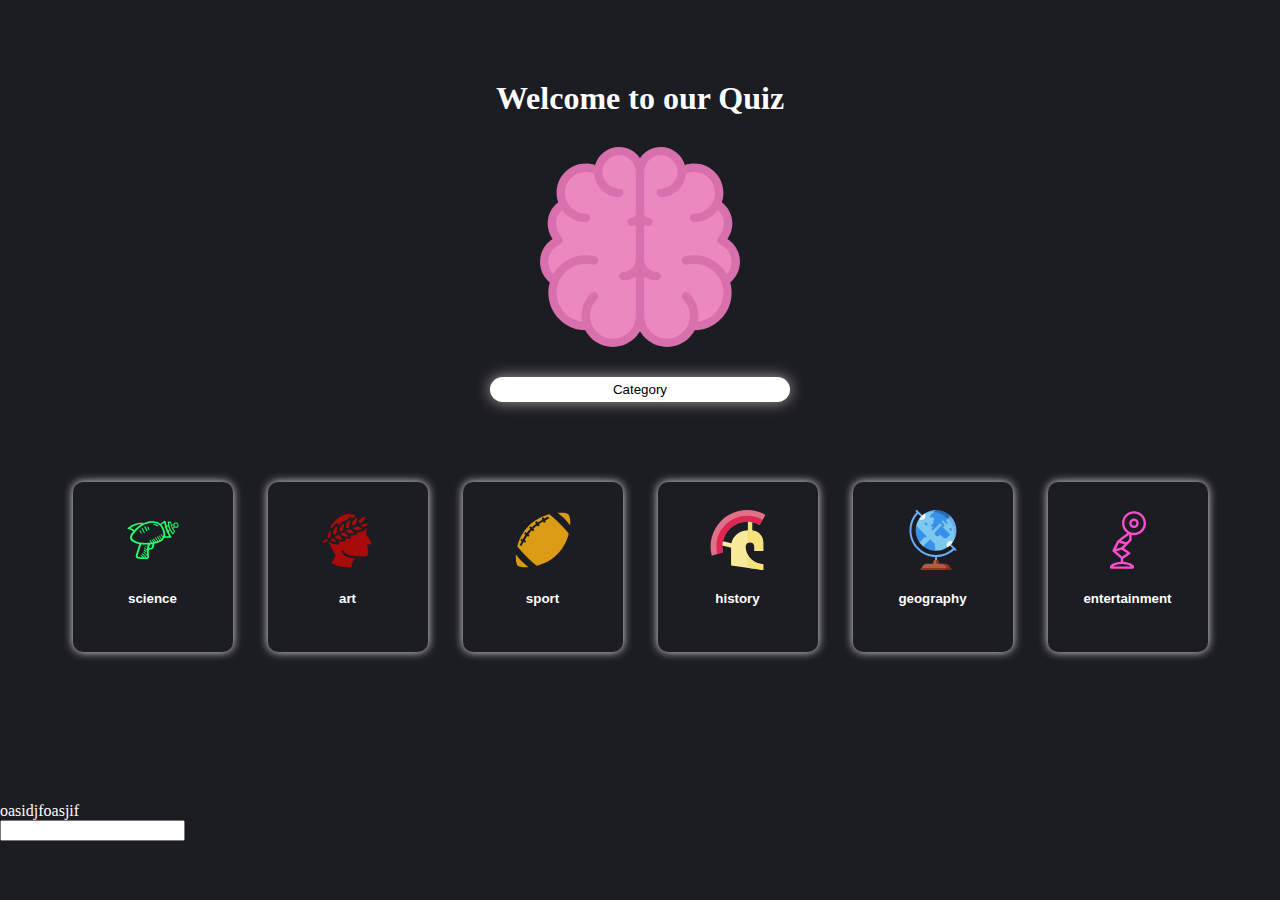
==== index.html @ cacb39bb "feat: create userObject to save all the answers and the name" ====
<!DOCTYPE html>
<html lang="en">
  <head>
    <meta charset="UTF-8" />
    <meta name="viewport" content="width=device-width, initial-scale=1.0" />
    <title>Quiz Home</title>
    <link rel="stylesheet" href="style.css" />
    <link rel="stylesheet" href="home/home.css" />
  </head>
  <body class="body">
    <header class="header">
      <h1 id="h1">Welcome to our Quiz</h1>
      <img src="images/brain.svg" alt="brain" />
    </header>
    <main>
      <div id="container-quiz-buttons">
        <button id="category-button" class="quiz-selection-buttons">
          Category
        </button>
        <button id="difficulty-button" class="quiz-selection-buttons">
          Difficulty
        </button>
      </div>
      <section id="section-quiz-mode"></section>
    </main>
    <footer>
      <button class="start-button">
        <a href="quizPage/questions.html">Start Button</a>
      </button>
    </footer>
    <script src="home/home.js" type="module"></script>
  </body>
</html>


<div class="text">oasidjfoasjif</div>
<input type="text" name="" id="">
---- style.css ----
body {
  margin: 0;
  box-sizing: border-box;
}

h1 {
  margin: 0;
}

a {
  text-decoration: none;
  color: white;
}
---- home/home.css ----
.body {
  background-color: #1c1c23;
  color: white;
}

#h1 {
  font-size: 2em;
  text-align: center;
  padding: 50px 10px 30px;
}

.header {
  display: flex;
  flex-direction: column;
  align-items: center;
  padding: 30px;
}

.header img {
  width: 200px;
}

#main {
  width: 100%;
}

#container-quiz-buttons {
  display: flex;
  justify-content: center;
  padding: 0 30px 30px;
  gap: 15px;
}

.quiz-selection-buttons {
  border-radius: 30px;
  border: none;
  background-color: white;
  box-shadow: 0 0 15px 0px #a4a4a4;
  width: 50%;
  padding: 5px;
  max-width: 300px;
}

#section-quiz-mode {
  justify-content: center;
  gap: 35px;
  flex-wrap: wrap;
  padding: 50px 30px;
  display: flex;
}

.quiz-button {
  width: 160px;
  height: 170px;
  background-color: transparent;
  color: white;
  border: none;
  box-shadow: 0 0 10px 0 rgb(230, 230, 235);
  border-radius: 10px;
}

.quiz-button:hover {
  background-color: #383d5b;
}

.quiz-img {
  width: 60px;
}

footer {
  display: flex;
  justify-content: center;
  padding: 50px 0;
}

.start-button {
  display: none;
  justify-content: center;
  padding: 10px 30px;
  border-radius: 5px;
  background-color: #4d4de7;
  color: white;
}

#difficulty-button {
  display: none;
}
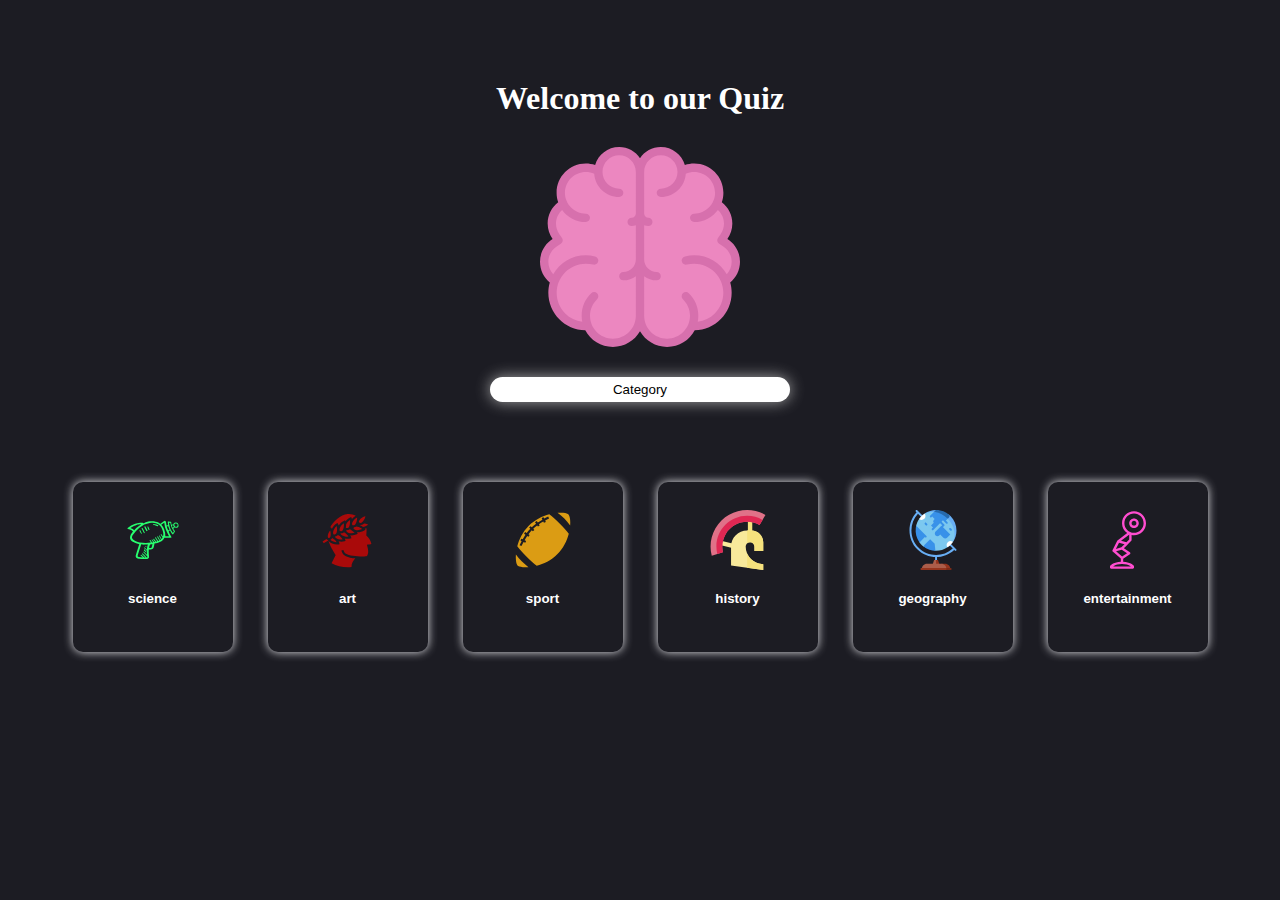
==== commit 0dba47b4: "feat(index.html): delete innecesary input at the end of the code" ====
--- a/index.html
+++ b/index.html
@@ -31,7 +31,3 @@
     <script src="home/home.js" type="module"></script>
   </body>
 </html>
-
-
-<div class="text">oasidjfoasjif</div>
-<input type="text" name="" id="">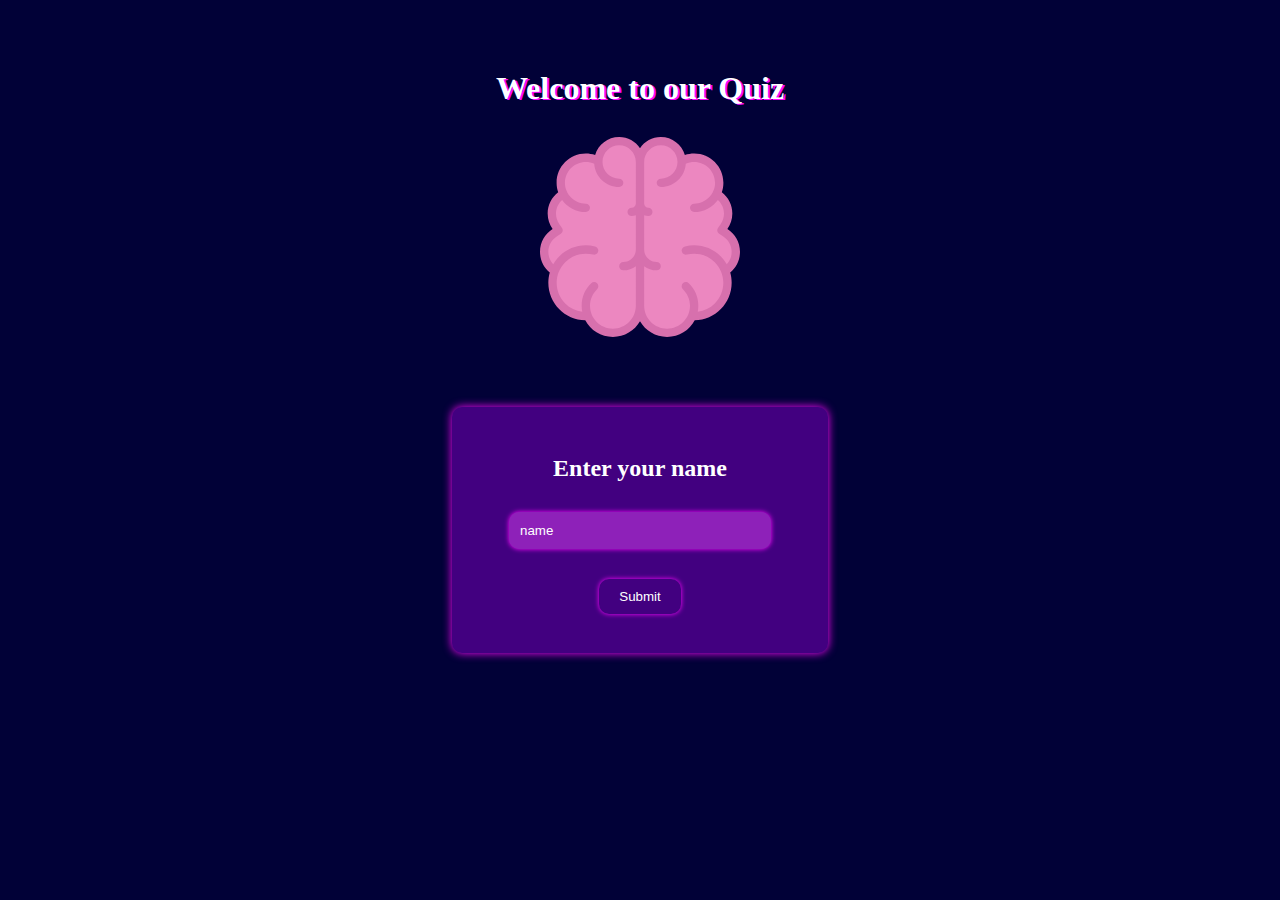
==== commit 8919b0e5: "feat(home.css): change home background and box-shadow colors" ====
--- a/index.html
+++ b/index.html
@@ -10,9 +10,16 @@
   <body class="body">
     <header class="header">
       <h1 id="h1">Welcome to our Quiz</h1>
-      <img src="images/brain.svg" alt="brain" />
+      <img src="./images/brain.svg" alt="brain.svg">
     </header>
-    <main>
+    <div id="modal">
+      <div id="modalContent">
+        <h2>Enter your name</h2>
+        <input type="text" id="username" placeholder="name" />
+        <button class="buttonSubmit">Submit</button>
+      </div>
+    </div>
+    <main id="main">
       <div id="container-quiz-buttons">
         <button id="category-button" class="quiz-selection-buttons">
           Category
--- a/style.css
+++ b/style.css
@@ -7,6 +7,7 @@
   margin: 0;
 }
 
+
 a {
   text-decoration: none;
   color: white;
--- a/home/home.css
+++ b/home/home.css
@@ -1,5 +1,5 @@
 .body {
-  background-color: #1c1c23;
+  background-color: #010137;
   color: white;
 }
 
@@ -7,13 +7,73 @@
   font-size: 2em;
   text-align: center;
   padding: 50px 10px 30px;
+  text-shadow: 2px 1px #fd07ff;
+}
+
+h2 {
+  margin: 10px;
+}
+
+#modal {
+  display: flex;
+  justify-content: center;
+  align-items: center;
+  padding: 50px 0;
+  opacity: 0;
+  transform: scale(0.8);
+  transition: opacity 0.5s ease, transform 0.8s ease;
+}
+
+#modal.show,
+.header.show {
+  opacity: 1;
+  transform: scale(1);
+}
+
+#modalContent {
+  background-color: #420080;
+  padding: 5%;
+  border-radius: 10px;
+  width: 300px;
+  display: flex;
+  flex-direction: column;
+  align-items: center;
+  gap: 20px;
+  box-shadow: 0 0 10px 0 #fd07ff;
+}
+
+#modal input {
+  padding: 10px;
+  width: 80%;
+  background-color: #8e21b9;
+  border: 1px solid transparent;
+  border-radius: 10px;
+  box-shadow: 0 0 5px 0 #fd07ff;
+}
+
+input#username::placeholder {
+  color: white;
+}
+
+#modal button {
+  padding: 10px 20px;
+  cursor: pointer;
+  border-radius: 10px;
+  background-color: #420080;
+  color: white;
+  border: none;
+  margin-top: 10px;
+  box-shadow: 0 0 5px 0 #fd07ff;
 }
 
 .header {
   display: flex;
   flex-direction: column;
   align-items: center;
-  padding: 30px;
+  padding: 20px;
+  opacity: 0;
+  transform: scale(0.8);
+  transition: opacity 0.5s ease, transform 0.8s ease;
 }
 
 .header img {
@@ -21,7 +81,9 @@
 }
 
 #main {
-  width: 100%;
+  padding: 30px;
+  display: none;
+  padding: 30px 5%;
 }
 
 #container-quiz-buttons {
@@ -35,7 +97,7 @@
   border-radius: 30px;
   border: none;
   background-color: white;
-  box-shadow: 0 0 15px 0px #a4a4a4;
+  box-shadow: 0 0 15px 0px #fd07ff;
   width: 50%;
   padding: 5px;
   max-width: 300px;
@@ -45,22 +107,26 @@
   justify-content: center;
   gap: 35px;
   flex-wrap: wrap;
-  padding: 50px 30px;
+  padding: 50px 20px;
   display: flex;
+  background-color: #3300632e;
+  border-radius: 30px;
+  border: 1px solid #fd07ff;
+  font-family: sans-serif;
 }
 
 .quiz-button {
   width: 160px;
   height: 170px;
-  background-color: transparent;
+  background-color: #3300632e;
   color: white;
   border: none;
-  box-shadow: 0 0 10px 0 rgb(230, 230, 235);
+  box-shadow: 0 0 5px 0 #fd07ff;
   border-radius: 10px;
 }
 
 .quiz-button:hover {
-  background-color: #383d5b;
+  background-color: #8e21b9;
 }
 
 .quiz-img {
@@ -85,3 +151,19 @@
 #difficulty-button {
   display: none;
 }
+
+@media (min-width: 768px) {
+  #modalContent {
+    padding: 4%;
+  }
+}
+@media (min-width: 1024px) {
+  #modalContent {
+    padding: 3%;
+  }
+}
+@media (min-width: 1440px) {
+  #modalContent {
+    padding: 2%;
+  }
+}
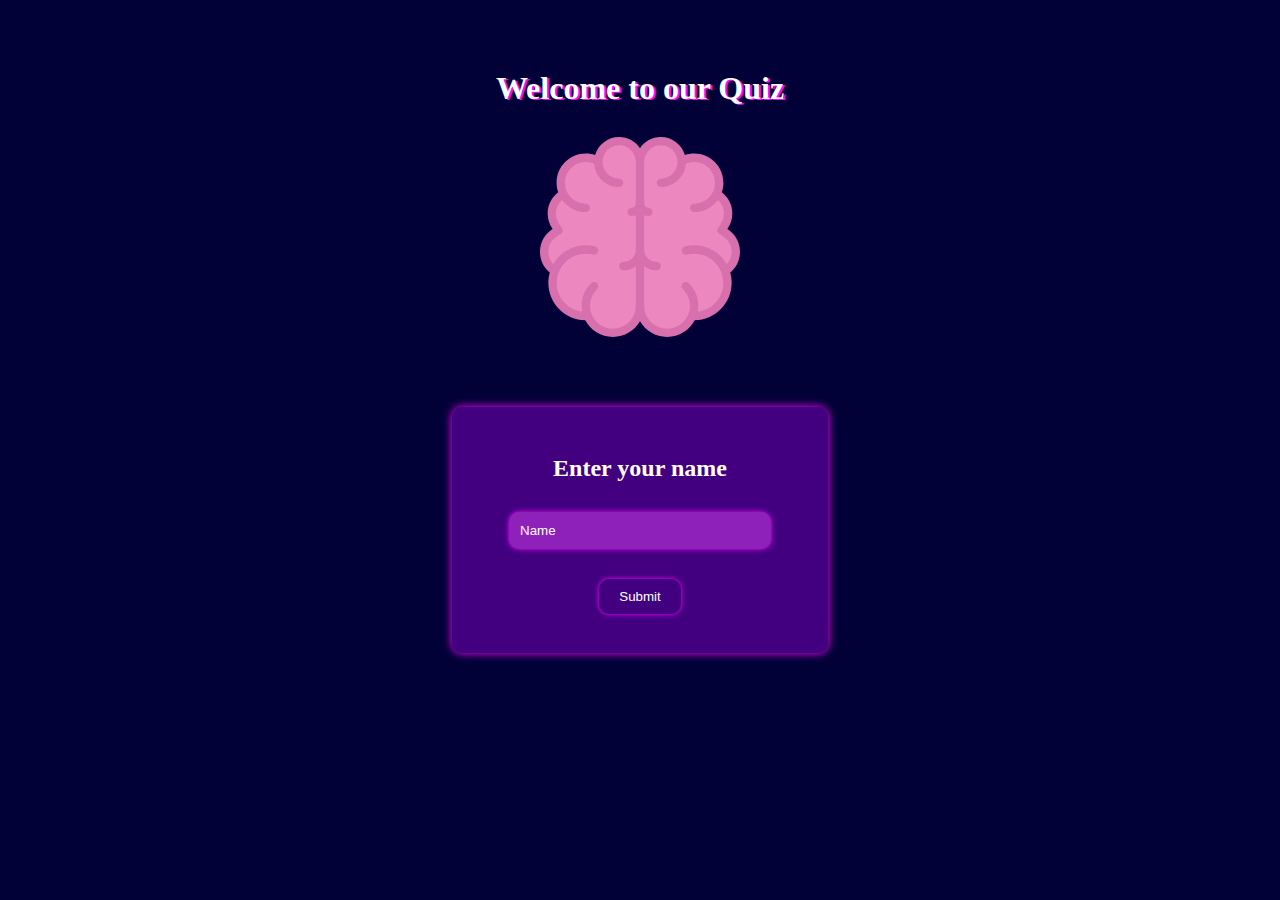
==== commit e7c708cd: "feat(home.css): change section-quiz-mode box-shadow color" ====
--- a/index.html
+++ b/index.html
@@ -15,7 +15,7 @@
     <div id="modal">
       <div id="modalContent">
         <h2>Enter your name</h2>
-        <input type="text" id="username" placeholder="name" />
+        <input type="text" id="username" placeholder="Name" />
         <button class="buttonSubmit">Submit</button>
       </div>
     </div>
--- a/home/home.css
+++ b/home/home.css
@@ -111,7 +111,7 @@
   display: flex;
   background-color: #3300632e;
   border-radius: 30px;
-  border: 1px solid #fd07ff;
+  box-shadow: 0 0 5px 0 #fd07ff;
   font-family: sans-serif;
 }
 
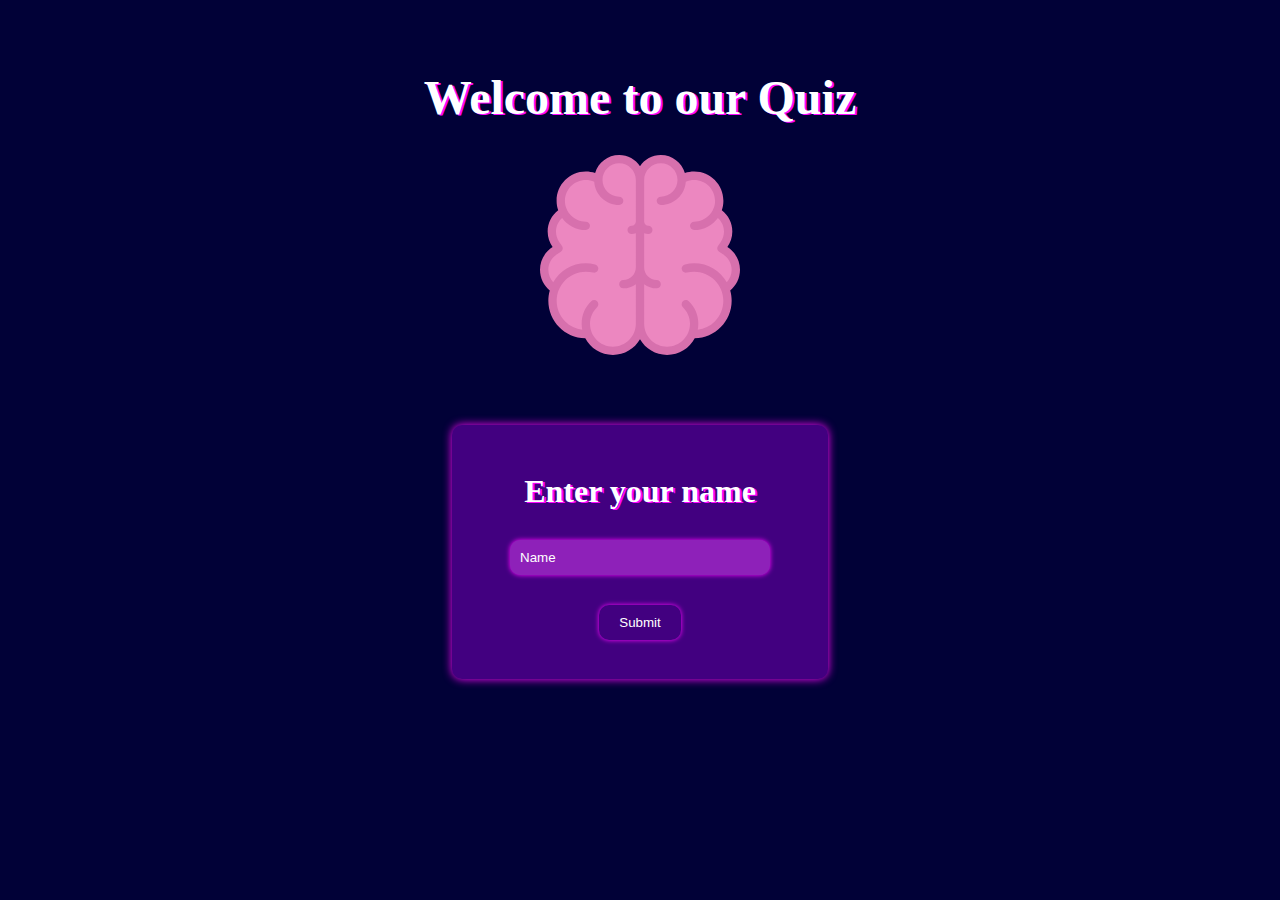
==== commit 098641fd: "feat(home): add spans for show selection" ====
--- a/index.html
+++ b/index.html
@@ -10,27 +10,31 @@
   <body class="body">
     <header class="header">
       <h1 id="h1">Welcome to our Quiz</h1>
-      <img src="./images/brain.svg" alt="brain.svg">
+      <img src="./images/brain.svg" alt="brain.svg" />
     </header>
     <div id="modal">
       <div id="modalContent">
-        <h2>Enter your name</h2>
+        <h3>Enter your name</h3>
         <input type="text" id="username" placeholder="Name" />
         <button class="buttonSubmit">Submit</button>
       </div>
     </div>
     <main id="main">
-      <div id="container-quiz-buttons">
-        <button id="category-button" class="quiz-selection-buttons">
-          Category
-        </button>
-        <button id="difficulty-button" class="quiz-selection-buttons">
-          Difficulty
-        </button>
-      </div>
+      <h2 id="category-h2" class="quiz-selection-h2">Select Category</h2>
+      <h2 id="difficulty-h2" class="quiz-selection-h2">Select Difficulty</h2>
       <section id="section-quiz-mode"></section>
     </main>
     <footer>
+      <div class="container-spans">
+        <p class="selection-p">
+          Category:
+          <span id="span-category"></span>
+        </p>
+        <p class="selection-p">
+          Difficulty:
+          <span id="span-difficulty"></span>
+        </p>
+      </div>
       <button class="start-button">
         <a href="quizPage/questions.html">Start Button</a>
       </button>
--- a/home/home.css
+++ b/home/home.css
@@ -4,7 +4,7 @@
 }
 
 #h1 {
-  font-size: 2em;
+  font-size: 3em;
   text-align: center;
   padding: 50px 10px 30px;
   text-shadow: 2px 1px #fd07ff;
@@ -12,6 +12,18 @@
 
 h2 {
   margin: 10px;
+  font-size: 3em;
+}
+
+h3 {
+  margin: 10px;
+  font-size: 2em;
+  text-align: center;
+  text-shadow: 2px 1px #fd07ff;
+}
+
+h4 {
+  text-shadow: 1px 1px #fd07ff;
 }
 
 #modal {
@@ -25,9 +37,16 @@
 }
 
 #modal.show,
-.header.show {
+.header.show,
+.quiz-category-buttons.show {
   opacity: 1;
   transform: scale(1);
+}
+
+.quiz-category-buttons {
+  opacity: 0;
+  transform: scale(0.5);
+  transition: opacity 0.5s ease, transform 2s ease;
 }
 
 #modalContent {
@@ -46,9 +65,11 @@
   padding: 10px;
   width: 80%;
   background-color: #8e21b9;
-  border: 1px solid transparent;
+  border: none;
   border-radius: 10px;
   box-shadow: 0 0 5px 0 #fd07ff;
+  color: white;
+  outline: none;
 }
 
 input#username::placeholder {
@@ -83,24 +104,16 @@
 #main {
   padding: 30px;
   display: none;
-  padding: 30px 5%;
+  text-align: center;
 }
 
-#container-quiz-buttons {
-  display: flex;
-  justify-content: center;
-  padding: 0 30px 30px;
-  gap: 15px;
+.quiz-selection-h2 {
+  text-shadow: 2px 1px #fd07ff;
+  color: white;
 }
 
-.quiz-selection-buttons {
-  border-radius: 30px;
-  border: none;
-  background-color: white;
-  box-shadow: 0 0 15px 0px #fd07ff;
-  width: 50%;
-  padding: 5px;
-  max-width: 300px;
+#difficulty-h2 {
+  display: none;
 }
 
 #section-quiz-mode {
@@ -109,9 +122,6 @@
   flex-wrap: wrap;
   padding: 50px 20px;
   display: flex;
-  background-color: #3300632e;
-  border-radius: 30px;
-  box-shadow: 0 0 5px 0 #fd07ff;
   font-family: sans-serif;
 }
 
@@ -135,8 +145,8 @@
 
 footer {
   display: flex;
-  justify-content: center;
-  padding: 50px 0;
+  align-items: center;
+  flex-direction: column;
 }
 
 .start-button {
@@ -144,12 +154,15 @@
   justify-content: center;
   padding: 10px 30px;
   border-radius: 5px;
-  background-color: #4d4de7;
+  background-color: #010137;
   color: white;
+  box-shadow: 0 0 5px 0 #fd07ff;
 }
 
-#difficulty-button {
+.container-spans {
   display: none;
+  justify-content: center;
+  gap: 30px;
 }
 
 @media (min-width: 768px) {
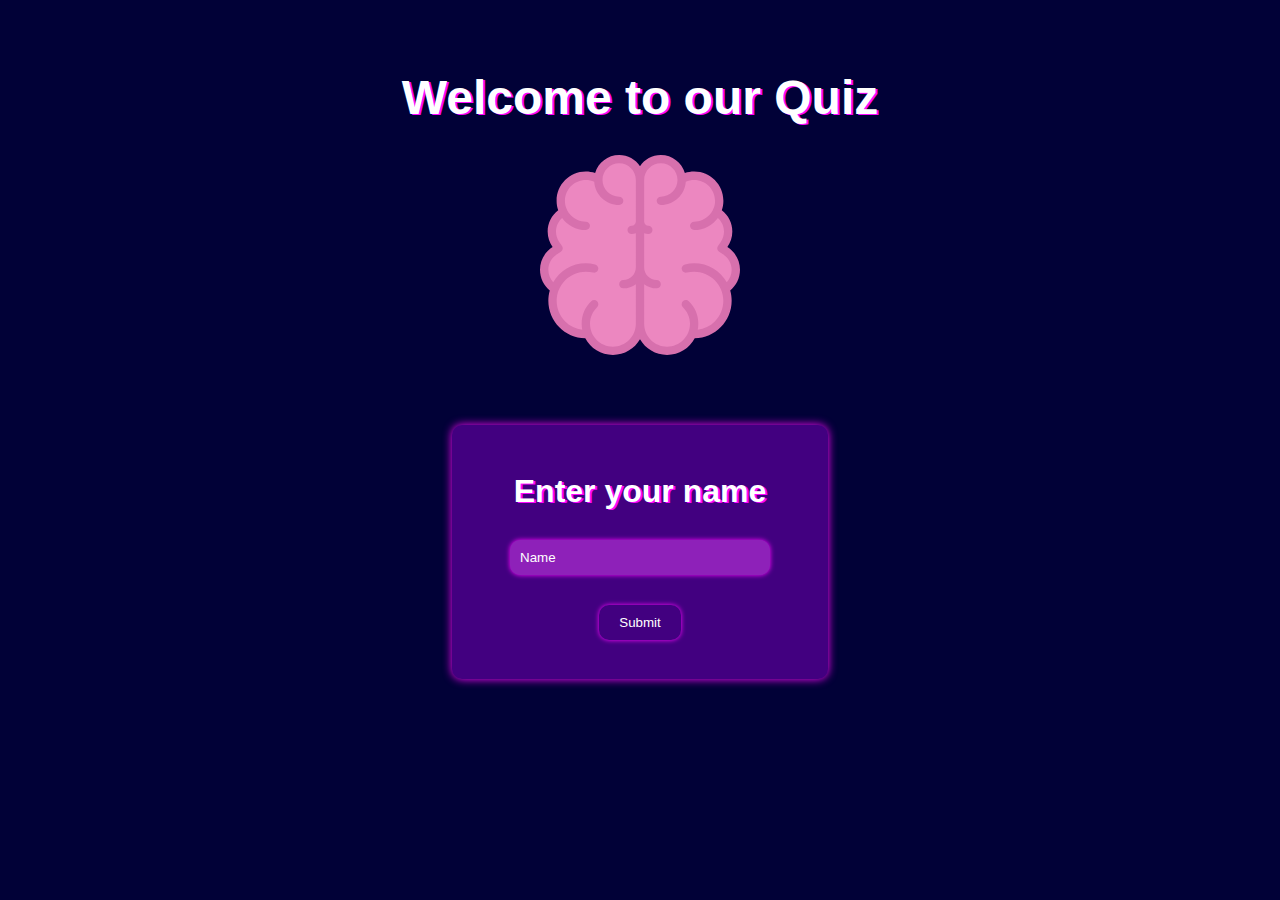
==== commit 858e5807: "feat(home): create back buttons" ====
--- a/index.html
+++ b/index.html
@@ -22,9 +22,6 @@
     <main id="main">
       <h2 id="category-h2" class="quiz-selection-h2">Select Category</h2>
       <h2 id="difficulty-h2" class="quiz-selection-h2">Select Difficulty</h2>
-      <section id="section-quiz-mode"></section>
-    </main>
-    <footer>
       <div class="container-spans">
         <p class="selection-p">
           Category:
@@ -35,9 +32,16 @@
           <span id="span-difficulty"></span>
         </p>
       </div>
-      <button class="start-button">
-        <a href="quizPage/questions.html">Start Button</a>
-      </button>
+      <section id="section-quiz-mode"></section>
+    </main>
+    <footer class="footer">
+      <div id="container-back-buttons">
+        <button id="back-category" class="back-buttons">Change Category</button>
+        <button id="back-difficulty" class="back-buttons">
+          Change difficulty
+        </button>
+      </div>
+      <a class="start-button" href="quizPage/questions.html">Start Playing</a>
     </footer>
     <script src="home/home.js" type="module"></script>
   </body>
--- a/home/home.css
+++ b/home/home.css
@@ -1,6 +1,7 @@
 .body {
   background-color: #010137;
   color: white;
+  font-family: sans-serif;
 }
 
 #h1 {
@@ -22,8 +23,13 @@
   text-shadow: 2px 1px #fd07ff;
 }
 
-h4 {
+h4,
+span {
   text-shadow: 1px 1px #fd07ff;
+}
+
+p {
+  font-size: 1em;
 }
 
 #modal {
@@ -120,7 +126,7 @@
   justify-content: center;
   gap: 35px;
   flex-wrap: wrap;
-  padding: 50px 20px;
+  padding: 50px 20px 0;
   display: flex;
   font-family: sans-serif;
 }
@@ -133,6 +139,7 @@
   border: none;
   box-shadow: 0 0 5px 0 #fd07ff;
   border-radius: 10px;
+  cursor: pointer;
 }
 
 .quiz-button:hover {
@@ -143,20 +150,34 @@
   width: 60px;
 }
 
-footer {
-  display: flex;
-  align-items: center;
-  flex-direction: column;
-}
-
+#container-back-buttons {
+  display: flex;
+  justify-content: center;
+  padding: 20px;
+  gap: 40px;
+}
+
+.back-buttons,
 .start-button {
   display: none;
   justify-content: center;
   padding: 10px 30px;
   border-radius: 5px;
-  background-color: #010137;
-  color: white;
-  box-shadow: 0 0 5px 0 #fd07ff;
+  background-color: #420080;
+  color: white;
+  box-shadow: 0 0 5px 0 #fd07ff;
+  text-shadow: 1px 1px #fd07ff;
+  font-size: 1em;
+  cursor: pointer;
+  border: none;
+}
+
+footer {
+  display: none;
+  align-items: center;
+  flex-direction: column;
+  padding: 40px;
+  gap: 40px;
 }
 
 .container-spans {
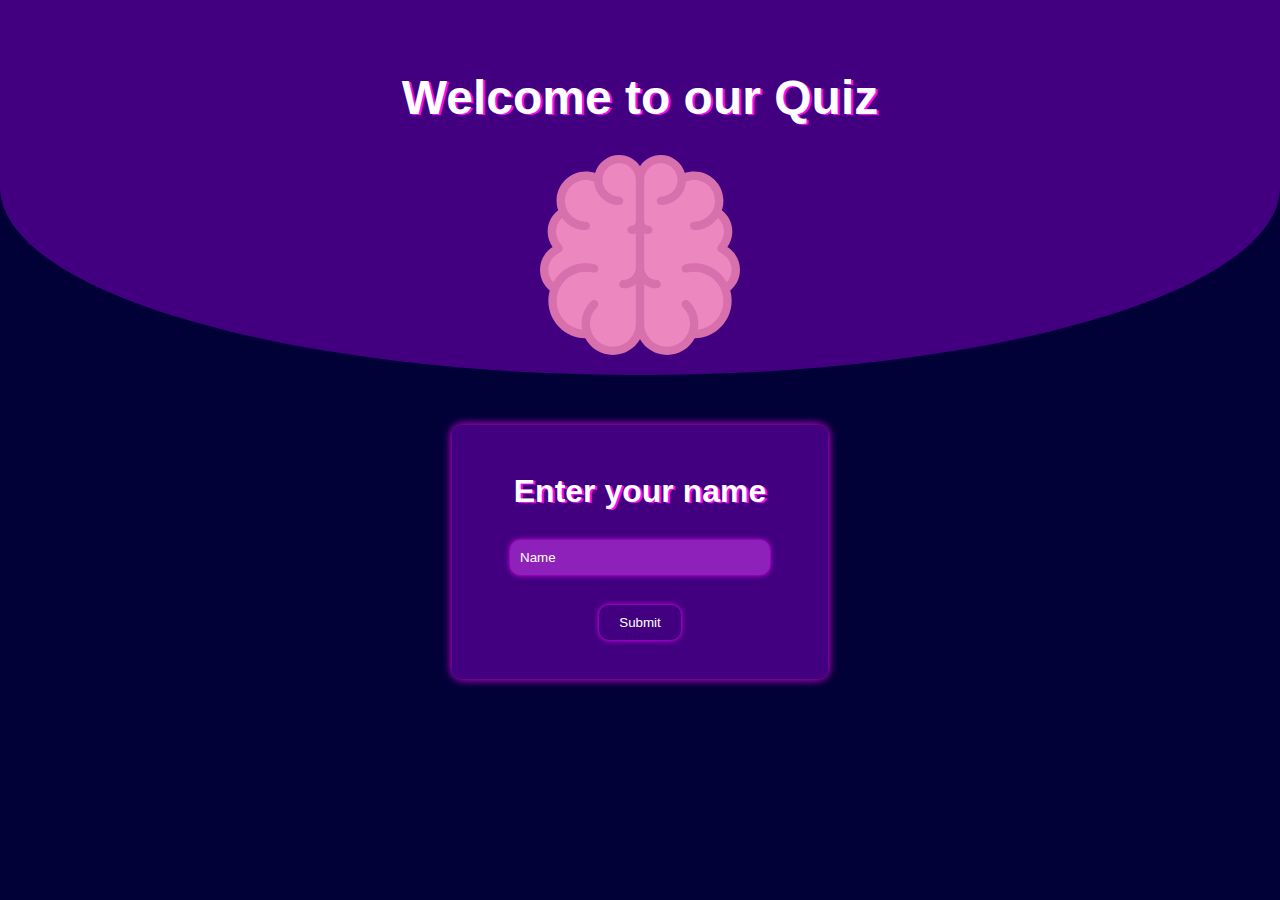
==== commit 520fbe2b: "feat(home.js): change h2 textcontent with back buttons" ====
--- a/index.html
+++ b/index.html
@@ -20,8 +20,7 @@
       </div>
     </div>
     <main id="main">
-      <h2 id="category-h2" class="quiz-selection-h2">Select Category</h2>
-      <h2 id="difficulty-h2" class="quiz-selection-h2">Select Difficulty</h2>
+      <h2 class="quiz-selection-h2">Select Category</h2>
       <div class="container-spans">
         <p class="selection-p">
           Category:
--- a/home/home.css
+++ b/home/home.css
@@ -101,6 +101,8 @@
   opacity: 0;
   transform: scale(0.8);
   transition: opacity 0.5s ease, transform 0.8s ease;
+  border-radius: 0 0 100% 100%;
+  background-color: #420080;
 }
 
 .header img {
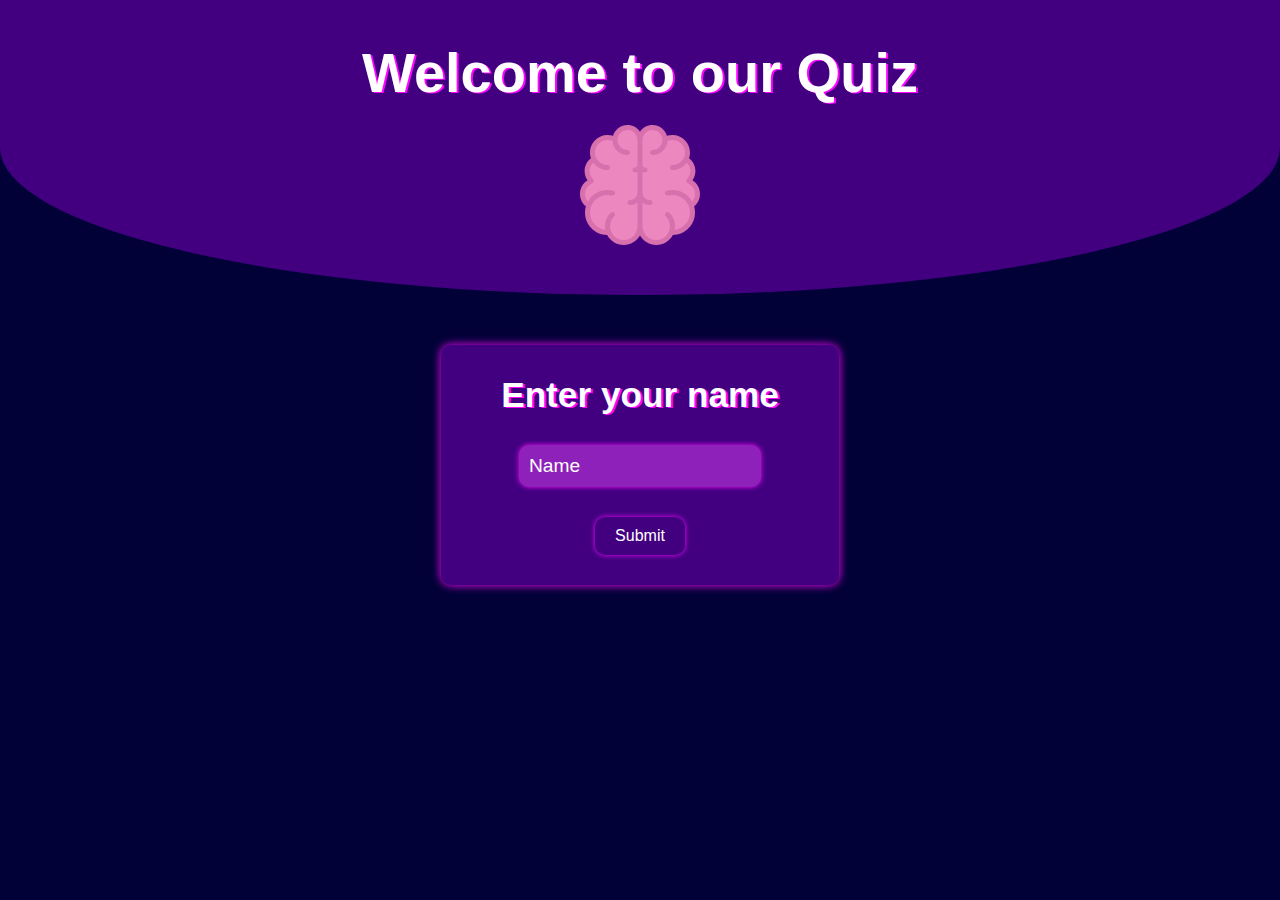
==== commit 9bae269e: "feat(index.html): resolve merge problems" ====
--- a/index.html
+++ b/index.html
@@ -45,3 +45,4 @@
     <script src="home/home.js" type="module"></script>
   </body>
 </html>
+
--- a/home/home.css
+++ b/home/home.css
@@ -5,9 +5,8 @@
 }
 
 #h1 {
-  font-size: 3em;
+  font-size: 2em;
   text-align: center;
-  padding: 50px 10px 30px;
   text-shadow: 2px 1px #fd07ff;
 }
 
@@ -17,8 +16,8 @@
 }
 
 h3 {
-  margin: 10px;
-  font-size: 2em;
+  margin: 0;
+  font-size: 1.75em;
   text-align: center;
   text-shadow: 2px 1px #fd07ff;
 }
@@ -57,14 +56,14 @@
 
 #modalContent {
   background-color: #420080;
-  padding: 5%;
-  border-radius: 10px;
-  width: 300px;
+  padding: 20px 40px;
+  border-radius: 10px;
   display: flex;
   flex-direction: column;
   align-items: center;
-  gap: 20px;
+  gap: 25px;
   box-shadow: 0 0 10px 0 #fd07ff;
+  font-size: 0.8em;
 }
 
 #modal input {
@@ -89,7 +88,6 @@
   background-color: #420080;
   color: white;
   border: none;
-  margin-top: 10px;
   box-shadow: 0 0 5px 0 #fd07ff;
 }
 
@@ -97,16 +95,18 @@
   display: flex;
   flex-direction: column;
   align-items: center;
-  padding: 20px;
+  padding: 40px 0 50px;
   opacity: 0;
   transform: scale(0.8);
   transition: opacity 0.5s ease, transform 0.8s ease;
   border-radius: 0 0 100% 100%;
   background-color: #420080;
+  gap: 15px;
 }
 
 .header img {
-  width: 200px;
+  width: 25%;
+  max-width: 100px;
 }
 
 #main {
@@ -190,16 +190,56 @@
 
 @media (min-width: 768px) {
   #modalContent {
-    padding: 4%;
+    padding: 30px 60px;
+  }
+
+  #h1 {
+    font-size: 2.5em;
+  }
+
+  h3 {
+    font-size: 2.25em;
+  }
+
+  #modal input {
+    font-size: 1.25em;
+  }
+
+  #modal button {
+    font-size: 1.1em;
+  }
+
+  .header {
+    gap: 20px;
+  }
+
+  .header img {
+    max-width: 120px;
   }
 }
 @media (min-width: 1024px) {
   #modalContent {
-    padding: 3%;
+    gap: 30px;
+  }
+
+  #h1 {
+    font-size: 3.5em;
+  }
+
+  h3 {
+    font-size: 2.75em;
+  }
+
+  #modal input {
+    font-size: 1.5em;
+  }
+
+  #modal button {
+    font-size: 1.25em;
   }
 }
 @media (min-width: 1440px) {
-  #modalContent {
-    padding: 2%;
-  }
-}
+  #modal button {
+    font-size: 1.5em;
+  }
+}
